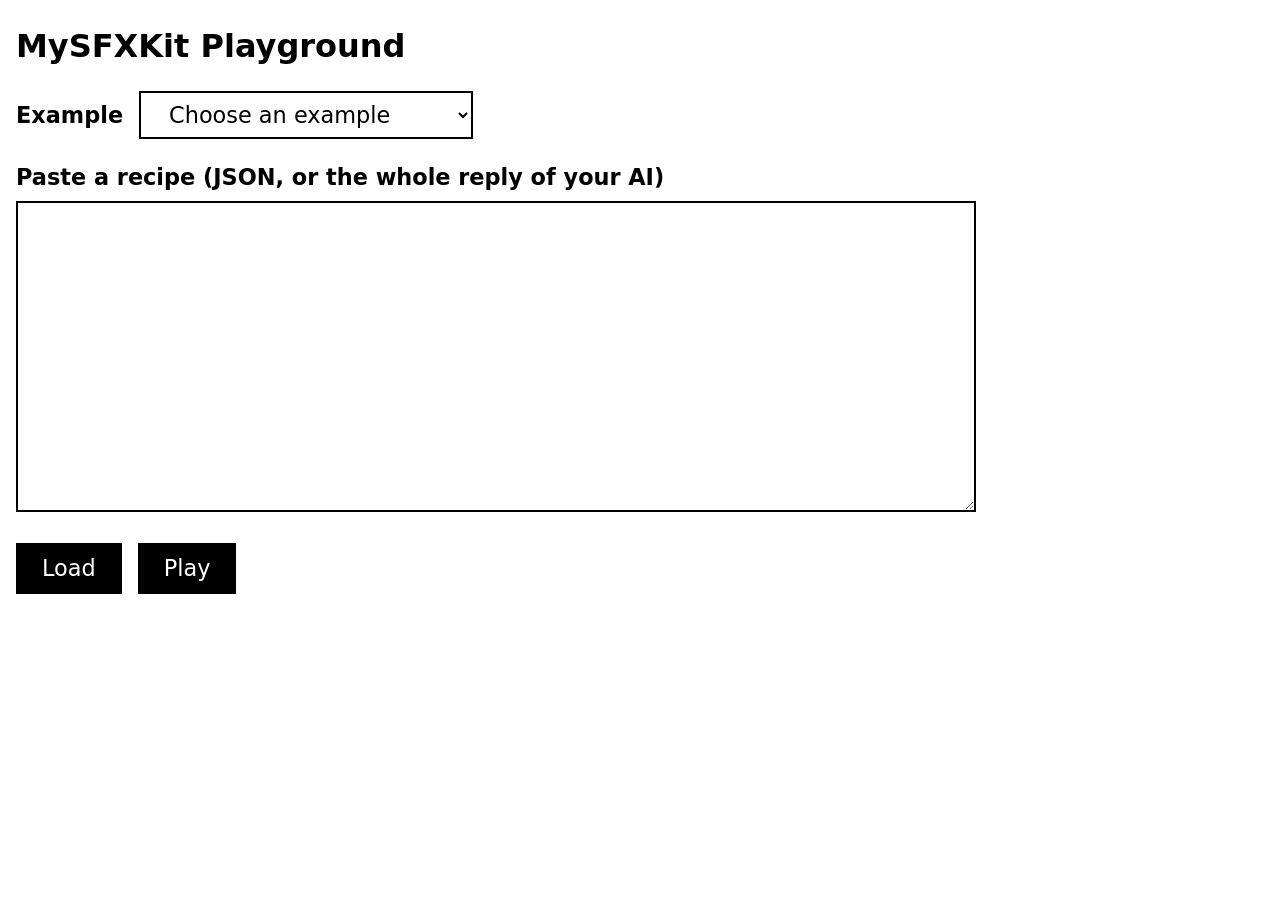
==== playground/index.html @ 7000b141 "playground v0: paste a recipe, validate, play through the web adapter, sliders playground/ is the st" ====
<!doctype html>
<html lang="en">
<head>
  <meta charset="utf-8">
  <meta name="viewport" content="width=device-width, initial-scale=1">
  <title>MySFXKit Playground</title>
  <link rel="stylesheet" href="style.css">
</head>
<body>
  <h1>MySFXKit Playground</h1>
  <p class="row">
    <label for="examples">Example</label>
    <select id="examples"><option value="">Choose an example</option></select>
  </p>
  <label for="recipe">Paste a recipe (JSON, or the whole reply of your AI)</label>
  <textarea id="recipe" rows="14" spellcheck="false" autocomplete="off"></textarea>
  <p class="row">
    <button id="load" type="button">Load</button>
    <button id="play" type="button">Play</button>
  </p>
  <p id="status" role="status" aria-live="polite"></p>
  <ul id="errors" aria-live="polite"></ul>
  <div id="inputs"></div>
  <script type="module" src="main.js"></script>
</body>
</html>
---- playground/style.css ----
/* Readable on a projector: large type and controls, black on white. */
body { font: 1.4rem/1.4 system-ui, sans-serif; margin: 1.5rem 16px; max-width: 60rem; background: #fff; color: #000; }
h1 { font-size: 2rem; margin: 0 0 1rem; }
label { display: block; font-weight: 600; margin: 0.5rem 0; }
.row { display: flex; flex-wrap: wrap; gap: 1rem; align-items: center; }
.row label { margin: 0; }
textarea { box-sizing: border-box; width: 100%; font: 1rem/1.3 ui-monospace, Menlo, monospace; padding: 0.5rem; border: 2px solid #000; }
button, select { font: inherit; padding: 0.5rem 1.5rem; border: 2px solid #000; background: #fff; color: #000; }
button { background: #000; color: #fff; cursor: pointer; }
button:disabled { opacity: 0.5; cursor: wait; }
button:focus-visible, select:focus-visible, textarea:focus-visible, input:focus-visible { outline: 4px solid #0050c8; outline-offset: 2px; }
#status { min-height: 1.4em; font-weight: 600; }
#errors { color: #b00020; font-family: ui-monospace, Menlo, monospace; font-size: 1.1rem; }
.input { display: grid; grid-template-columns: minmax(6rem, auto) 1fr 5rem; gap: 1rem; align-items: center; margin: 1rem 0; }
.input input { width: 100%; height: 2.5rem; }
.input output { font-variant-numeric: tabular-nums; text-align: right; }
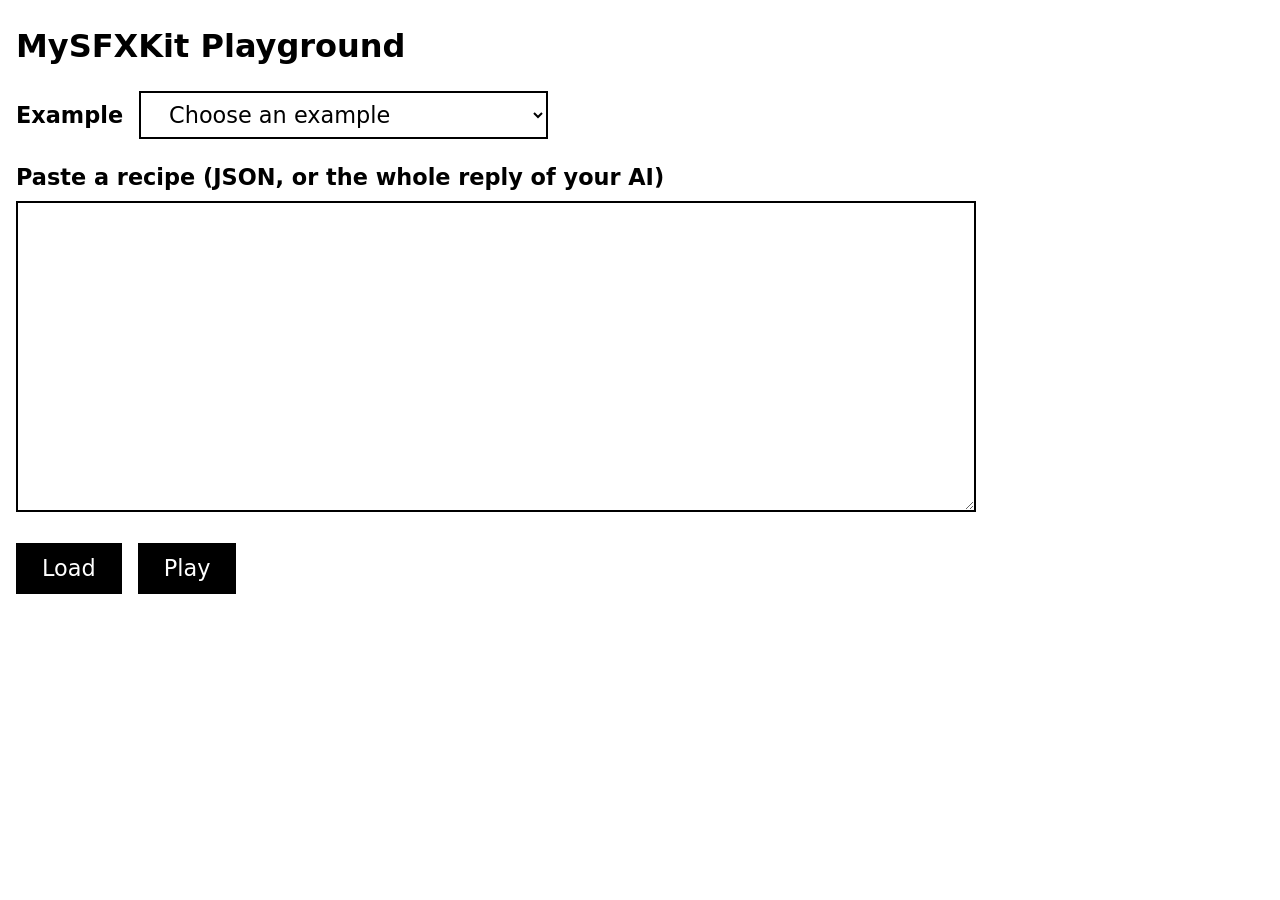
==== commit 99974cb0: "playground: the six new Leeway examples, event buttons per trigger node, examples test" ====
--- a/playground/index.html
+++ b/playground/index.html
@@ -21,6 +21,7 @@
   <p id="status" role="status" aria-live="polite"></p>
   <ul id="errors" aria-live="polite"></ul>
   <div id="inputs"></div>
+  <div id="events"></div>
   <script type="module" src="main.js"></script>
 </body>
 </html>
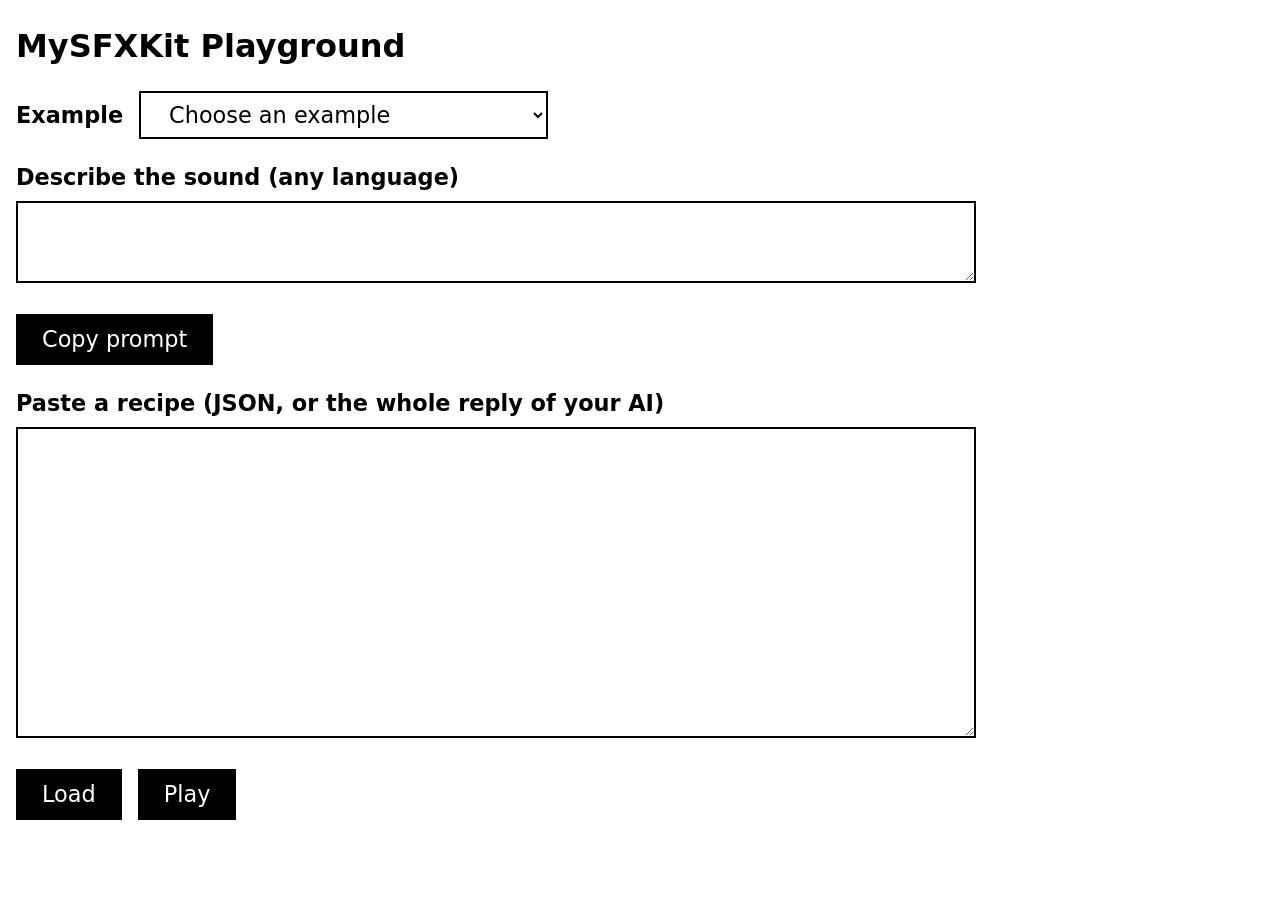
==== commit 5b60a99f: "playground: copy-prompt flow (SFX-7 part): description box, Copy prompt button, buildPrompt with for" ====
--- a/playground/index.html
+++ b/playground/index.html
@@ -12,6 +12,15 @@
     <label for="examples">Example</label>
     <select id="examples"><option value="">Choose an example</option></select>
   </p>
+  <label for="request">Describe the sound (any language)</label>
+  <textarea id="request" rows="3" autocomplete="off"></textarea>
+  <p class="row">
+    <button id="copy-prompt" type="button">Copy prompt</button>
+  </p>
+  <div id="prompt-box" hidden>
+    <label for="prompt">The prompt: select it, copy it and paste it into your AI</label>
+    <textarea id="prompt" rows="8" readonly spellcheck="false"></textarea>
+  </div>
   <label for="recipe">Paste a recipe (JSON, or the whole reply of your AI)</label>
   <textarea id="recipe" rows="14" spellcheck="false" autocomplete="off"></textarea>
   <p class="row">
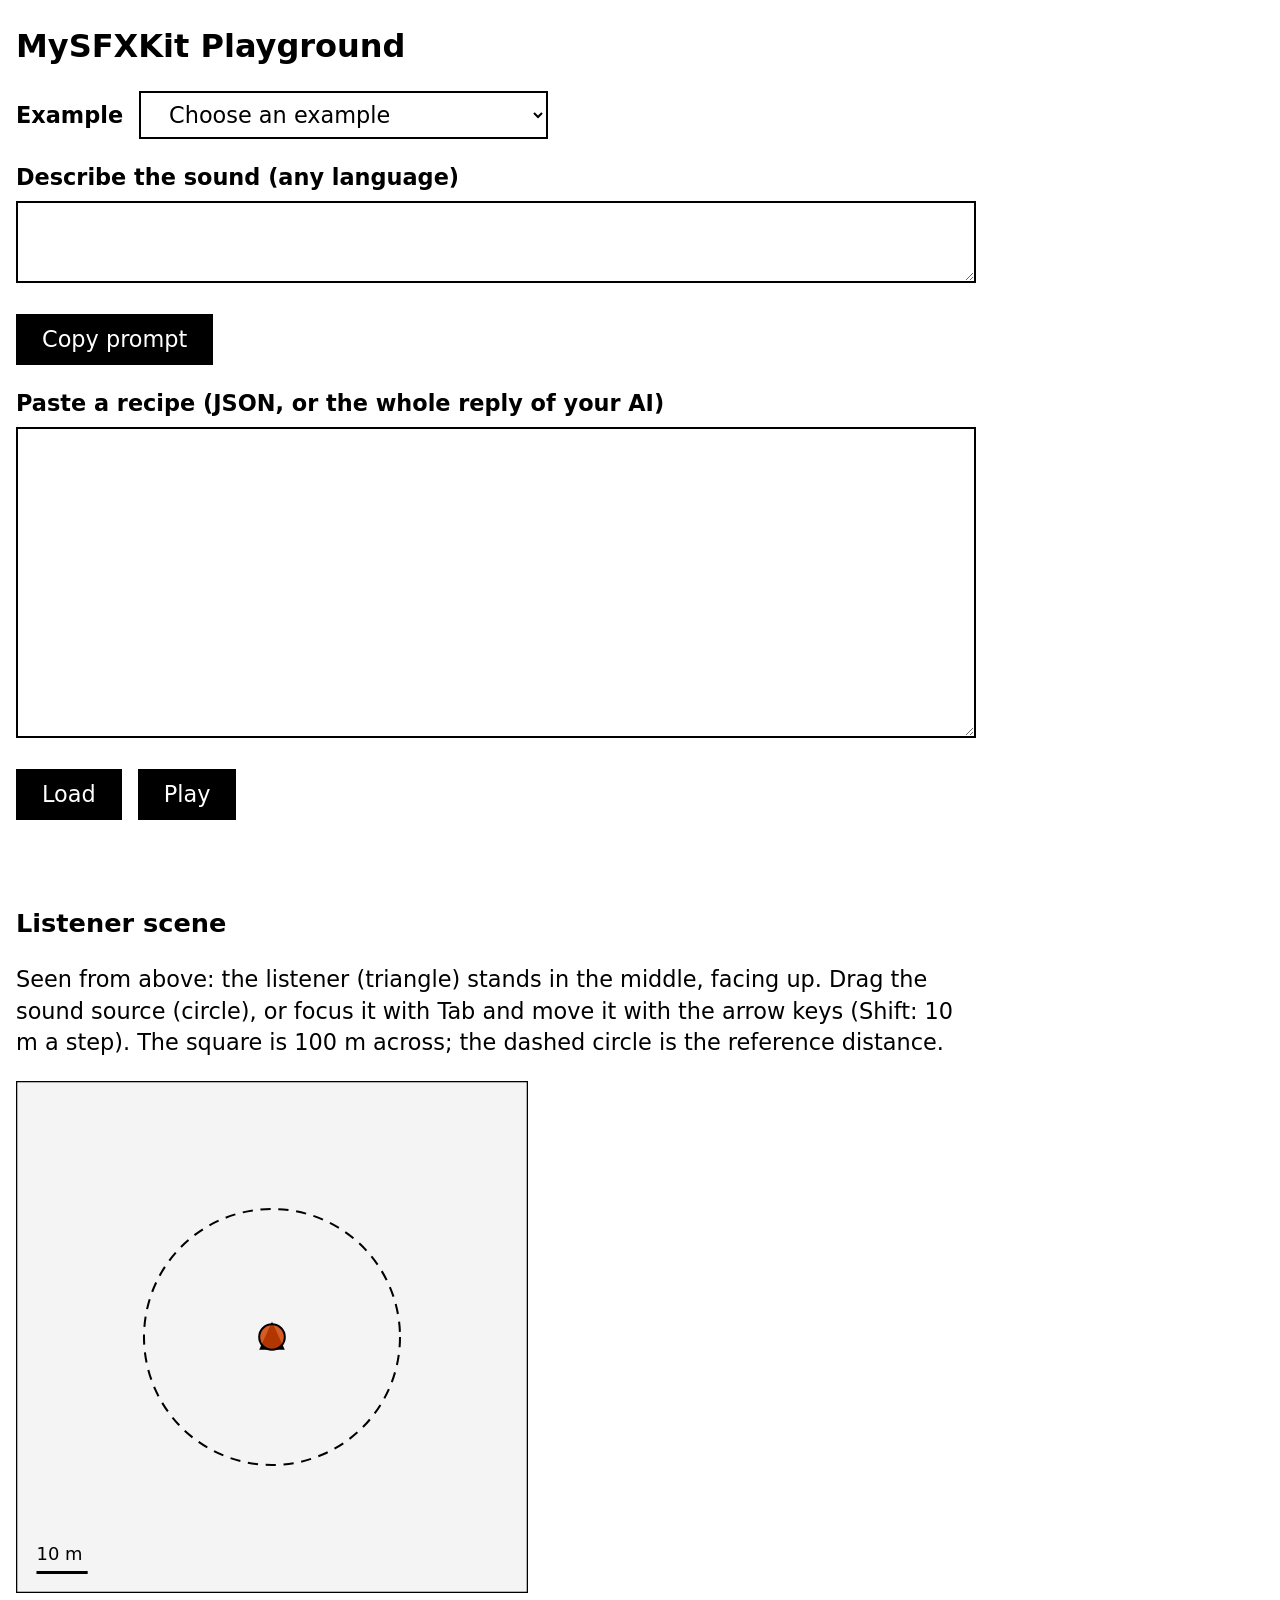
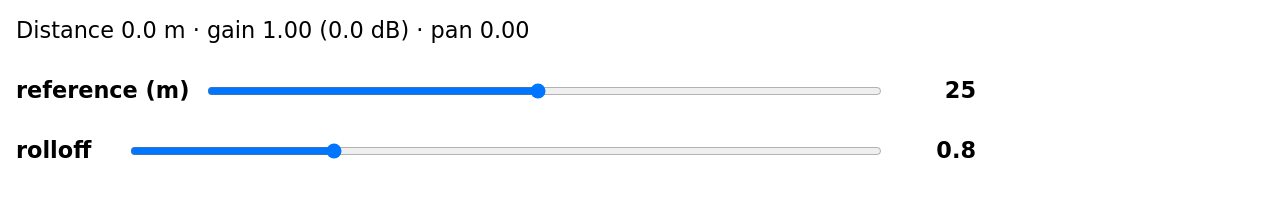
==== commit 6a5382ba: "playground: 2D listener scene (SFX-6 part): PannerNode with Leeway's distance formula, draggable and" ====
--- a/playground/index.html
+++ b/playground/index.html
@@ -31,6 +31,21 @@
   <ul id="errors" aria-live="polite"></ul>
   <div id="inputs"></div>
   <div id="events"></div>
+  <section aria-labelledby="scene-title">
+    <h2 id="scene-title">Listener scene</h2>
+    <p id="scene-help">Seen from above: the listener (triangle) stands in the middle, facing up. Drag the sound source (circle), or focus it with Tab and move it with the arrow keys (Shift: 10 m a step). The square is 100 m across; the dashed circle is the reference distance.</p>
+    <svg id="scene" viewBox="-50 -50 100 100" aria-labelledby="scene-title">
+      <rect class="ground" x="-50" y="-50" width="100" height="100"/>
+      <circle id="reference-ring" r="25"/>
+      <line class="scale" x1="-46" y1="46" x2="-36" y2="46"/>
+      <text class="scale" x="-46" y="43.5">10 m</text>
+      <polygon id="listener" points="0,-3 2.5,2.5 -2.5,2.5"/>
+      <circle id="source" r="2.5" tabindex="0" role="button" aria-roledescription="movable sound source" aria-label="Sound source" aria-describedby="scene-help scene-readout"/>
+    </svg>
+    <p><output id="scene-readout" aria-live="polite"></output></p>
+    <label class="input"><span>reference (m)</span><input id="reference" type="range" min="1" max="50" step="1" value="25"><output id="reference-value">25</output></label>
+    <label class="input"><span>rolloff</span><input id="rolloff" type="range" min="0" max="3" step="0.1" value="0.8"><output id="rolloff-value">0.8</output></label>
+  </section>
   <script type="module" src="main.js"></script>
 </body>
 </html>
--- a/playground/style.css
+++ b/playground/style.css
@@ -14,3 +14,14 @@
 .input { display: grid; grid-template-columns: minmax(6rem, auto) 1fr 5rem; gap: 1rem; align-items: center; margin: 1rem 0; }
 .input input { width: 100%; height: 2.5rem; }
 .input output { font-variant-numeric: tabular-nums; text-align: right; }
+h2 { font-size: 1.6rem; margin: 2rem 0 0.5rem; }
+/* The listener scene; its SVG units are metres (viewBox -50..50). */
+#scene { display: block; width: 100%; max-width: 32rem; aspect-ratio: 1; touch-action: none; cursor: crosshair; }
+#scene .ground { fill: #f4f4f4; stroke: #000; stroke-width: 0.5; }
+#reference-ring { fill: none; stroke: #000; stroke-width: 0.4; stroke-dasharray: 2 1.5; }
+#scene line.scale { stroke: #000; stroke-width: 0.6; }
+#scene text.scale { font-size: 3.5px; fill: #000; }
+#listener { fill: #000; }
+#source { fill: #d04000; fill-opacity: 0.85; stroke: #000; stroke-width: 0.4; cursor: grab; outline: none; }
+#source:focus-visible { stroke: #0050c8; stroke-width: 1.2; }
+#scene-readout { font-variant-numeric: tabular-nums; }
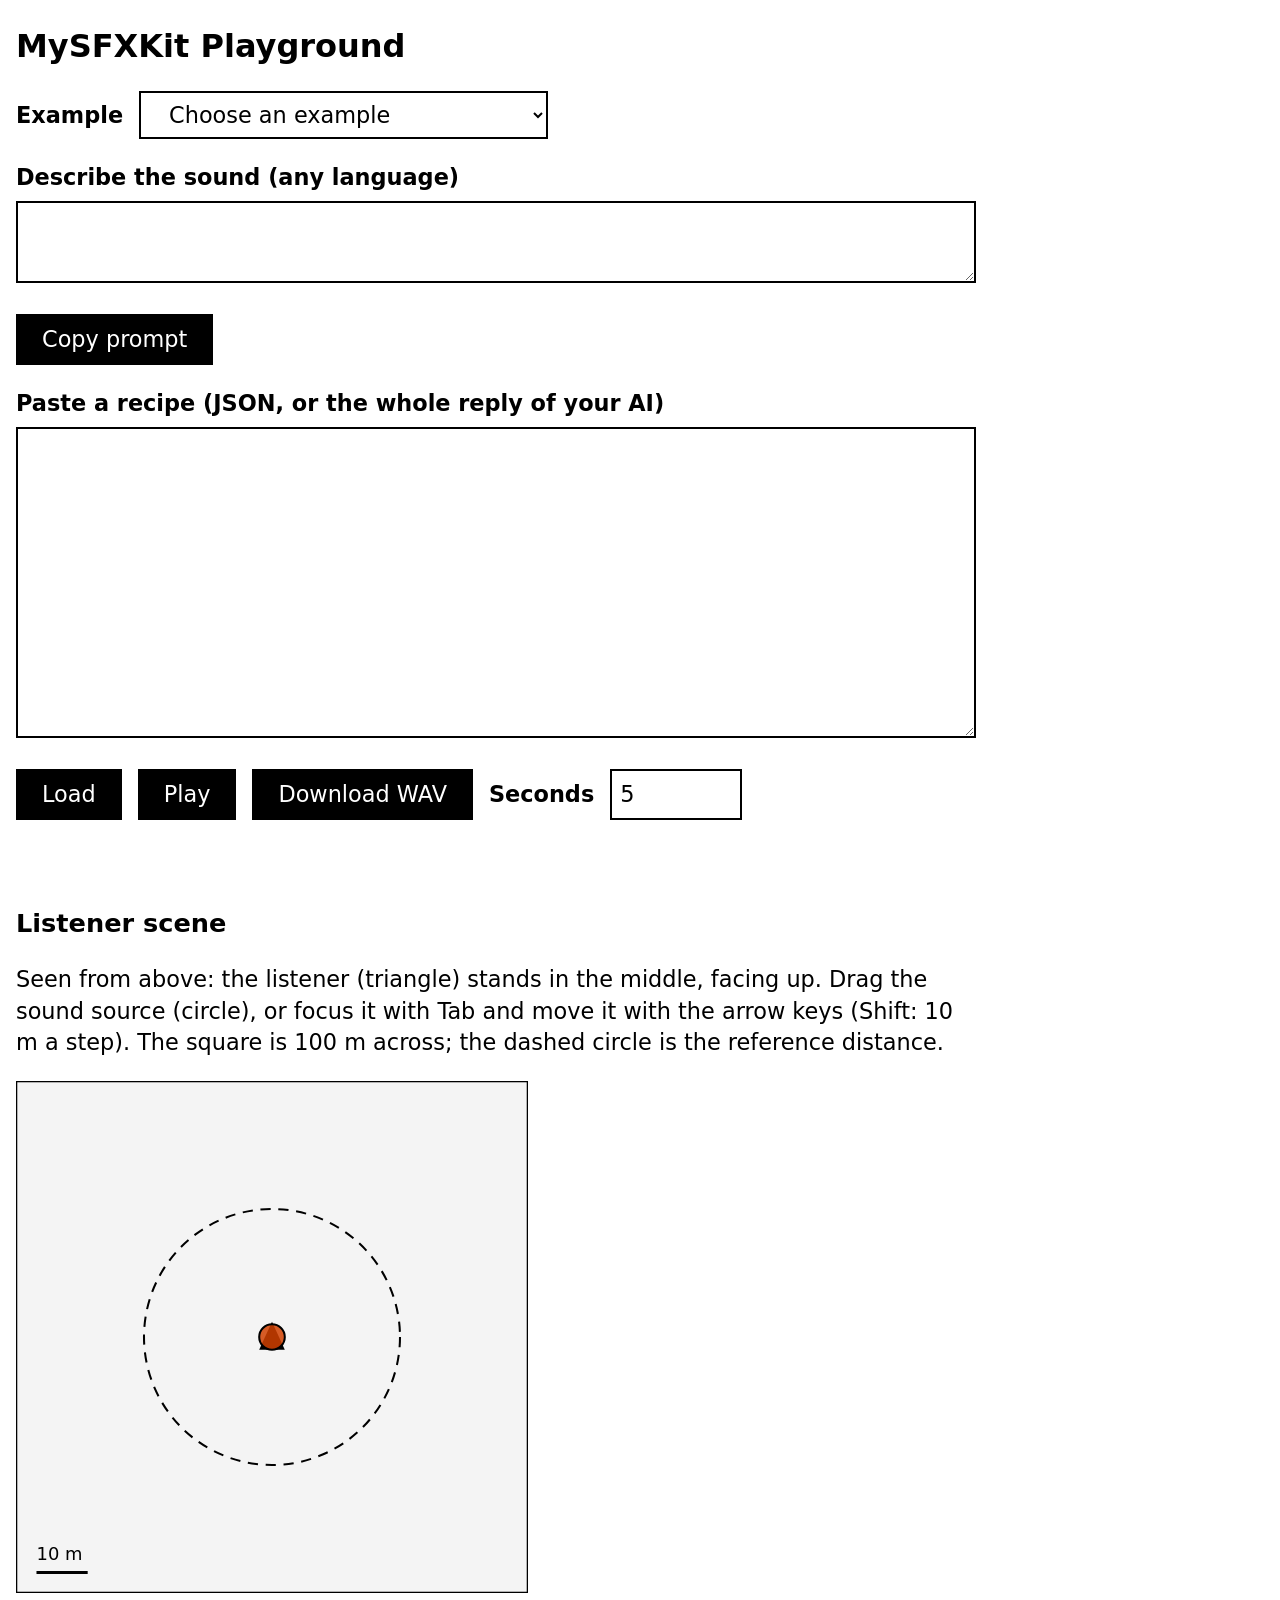
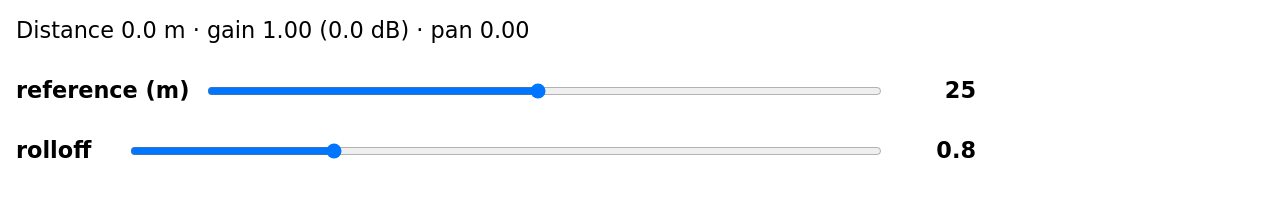
==== commit 973be921: "playground: WAV export and the four classic examples (SFX-6 part) Mono 16-bit PCM through renderOffl" ====
--- a/playground/index.html
+++ b/playground/index.html
@@ -26,6 +26,9 @@
   <p class="row">
     <button id="load" type="button">Load</button>
     <button id="play" type="button">Play</button>
+    <button id="download-wav" type="button">Download WAV</button>
+    <label for="wav-seconds">Seconds</label>
+    <input id="wav-seconds" type="number" min="0.5" max="30" step="0.5" value="5">
   </p>
   <p id="status" role="status" aria-live="polite"></p>
   <ul id="errors" aria-live="polite"></ul>
--- a/playground/style.css
+++ b/playground/style.css
@@ -5,7 +5,7 @@
 .row { display: flex; flex-wrap: wrap; gap: 1rem; align-items: center; }
 .row label { margin: 0; }
 textarea { box-sizing: border-box; width: 100%; font: 1rem/1.3 ui-monospace, Menlo, monospace; padding: 0.5rem; border: 2px solid #000; }
-button, select { font: inherit; padding: 0.5rem 1.5rem; border: 2px solid #000; background: #fff; color: #000; }
+button, select, #wav-seconds { font: inherit; padding: 0.5rem 1.5rem; border: 2px solid #000; background: #fff; color: #000; }
 button { background: #000; color: #fff; cursor: pointer; }
 button:disabled { opacity: 0.5; cursor: wait; }
 button:focus-visible, select:focus-visible, textarea:focus-visible, input:focus-visible { outline: 4px solid #0050c8; outline-offset: 2px; }
@@ -25,3 +25,4 @@
 #source { fill: #d04000; fill-opacity: 0.85; stroke: #000; stroke-width: 0.4; cursor: grab; outline: none; }
 #source:focus-visible { stroke: #0050c8; stroke-width: 1.2; }
 #scene-readout { font-variant-numeric: tabular-nums; }
+#wav-seconds { width: 5em; padding: 0.5rem; }
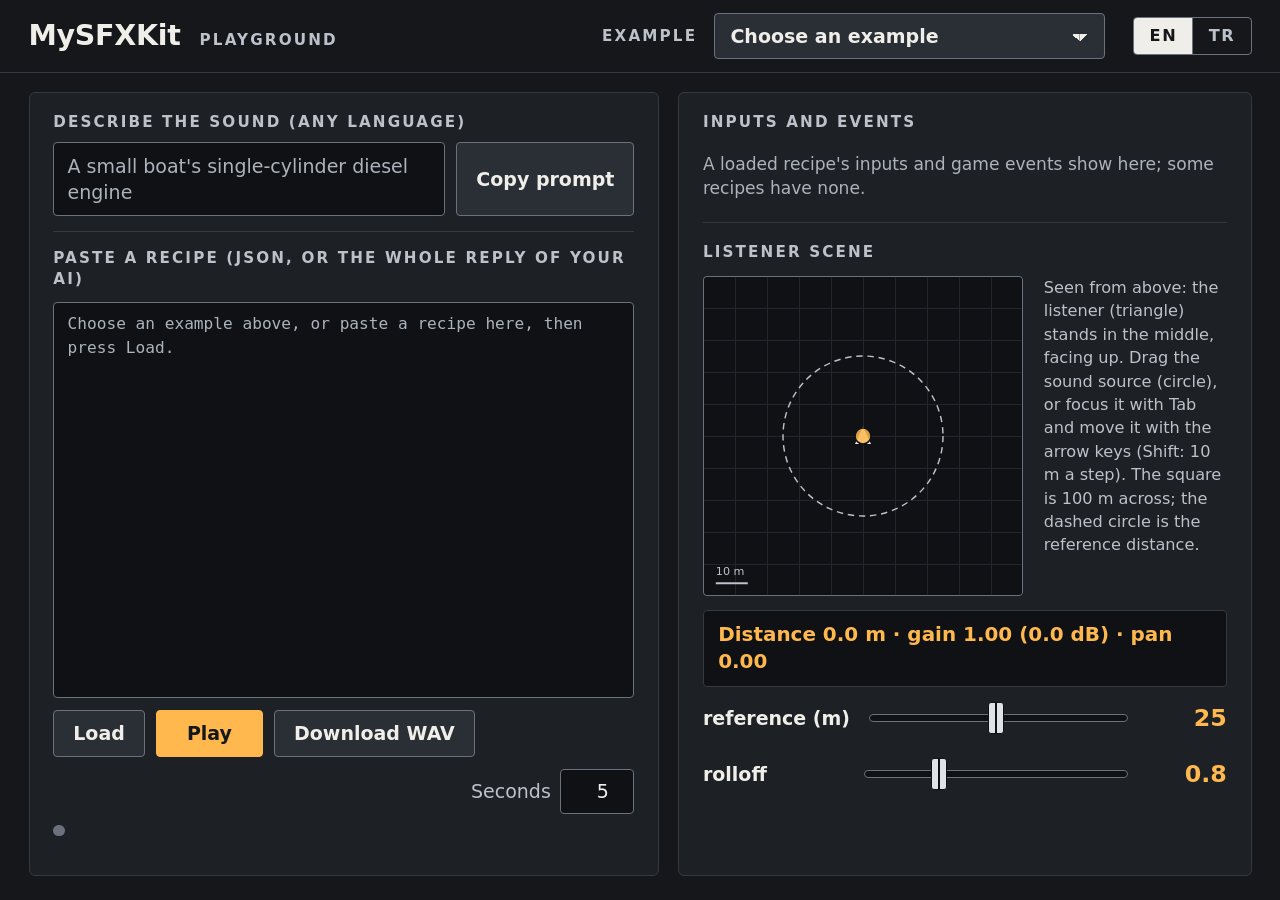
==== commit 4ef2b068: "playground: dark studio-desk redesign (two-column layout, mixer faders, static EN/TR switch); no beh" ====
--- a/playground/index.html
+++ b/playground/index.html
@@ -3,52 +3,79 @@
 <head>
   <meta charset="utf-8">
   <meta name="viewport" content="width=device-width, initial-scale=1">
+  <meta name="color-scheme" content="dark">
   <title>MySFXKit Playground</title>
   <link rel="stylesheet" href="style.css">
 </head>
 <body>
-  <h1>MySFXKit Playground</h1>
-  <p class="row">
-    <label for="examples">Example</label>
-    <select id="examples"><option value="">Choose an example</option></select>
-  </p>
-  <label for="request">Describe the sound (any language)</label>
-  <textarea id="request" rows="3" autocomplete="off"></textarea>
-  <p class="row">
-    <button id="copy-prompt" type="button">Copy prompt</button>
-  </p>
-  <div id="prompt-box" hidden>
-    <label for="prompt">The prompt: select it, copy it and paste it into your AI</label>
-    <textarea id="prompt" rows="8" readonly spellcheck="false"></textarea>
-  </div>
-  <label for="recipe">Paste a recipe (JSON, or the whole reply of your AI)</label>
-  <textarea id="recipe" rows="14" spellcheck="false" autocomplete="off"></textarea>
-  <p class="row">
-    <button id="load" type="button">Load</button>
-    <button id="play" type="button">Play</button>
-    <button id="download-wav" type="button">Download WAV</button>
-    <label for="wav-seconds">Seconds</label>
-    <input id="wav-seconds" type="number" min="0.5" max="30" step="0.5" value="5">
-  </p>
-  <p id="status" role="status" aria-live="polite"></p>
-  <ul id="errors" aria-live="polite"></ul>
-  <div id="inputs"></div>
-  <div id="events"></div>
-  <section aria-labelledby="scene-title">
-    <h2 id="scene-title">Listener scene</h2>
-    <p id="scene-help">Seen from above: the listener (triangle) stands in the middle, facing up. Drag the sound source (circle), or focus it with Tab and move it with the arrow keys (Shift: 10 m a step). The square is 100 m across; the dashed circle is the reference distance.</p>
-    <svg id="scene" viewBox="-50 -50 100 100" aria-labelledby="scene-title">
-      <rect class="ground" x="-50" y="-50" width="100" height="100"/>
-      <circle id="reference-ring" r="25"/>
-      <line class="scale" x1="-46" y1="46" x2="-36" y2="46"/>
-      <text class="scale" x="-46" y="43.5">10 m</text>
-      <polygon id="listener" points="0,-3 2.5,2.5 -2.5,2.5"/>
-      <circle id="source" r="2.5" tabindex="0" role="button" aria-roledescription="movable sound source" aria-label="Sound source" aria-describedby="scene-help scene-readout"/>
-    </svg>
-    <p><output id="scene-readout" aria-live="polite"></output></p>
-    <label class="input"><span>reference (m)</span><input id="reference" type="range" min="1" max="50" step="1" value="25"><output id="reference-value">25</output></label>
-    <label class="input"><span>rolloff</span><input id="rolloff" type="range" min="0" max="3" step="0.1" value="0.8"><output id="rolloff-value">0.8</output></label>
-  </section>
+  <header class="bar">
+    <h1>MySFXKit <span class="engrave">Playground</span></h1>
+    <div class="tools">
+      <p class="pick">
+        <label for="examples" class="engrave">Example</label>
+        <select id="examples"><option value="">Choose an example</option></select>
+      </p>
+      <div class="lang" role="group" aria-label="Language">
+        <button id="lang-en" type="button" aria-pressed="true">EN</button>
+        <button id="lang-tr" type="button" aria-pressed="false">TR</button>
+      </div>
+    </div>
+  </header>
+  <main class="desk">
+    <div class="panel compose">
+      <div class="ask">
+        <label for="request" class="engrave">Describe the sound (any language)</label>
+        <div class="ask-row">
+          <textarea id="request" rows="2" autocomplete="off" placeholder="A small boat's single-cylinder diesel engine"></textarea>
+          <button id="copy-prompt" type="button">Copy prompt</button>
+        </div>
+        <div id="prompt-box" hidden>
+          <label for="prompt" class="engrave">The prompt: select it, copy it and paste it into your AI</label>
+          <textarea id="prompt" rows="4" readonly spellcheck="false"></textarea>
+        </div>
+      </div>
+      <label for="recipe" class="engrave">Paste a recipe (JSON, or the whole reply of your AI)</label>
+      <textarea id="recipe" rows="14" spellcheck="false" autocomplete="off" placeholder="Choose an example above, or paste a recipe here, then press Load."></textarea>
+      <p class="transport">
+        <button id="load" type="button">Load</button>
+        <button id="play" type="button">Play</button>
+        <button id="download-wav" type="button">Download WAV</button>
+        <span class="seconds">
+          <label for="wav-seconds">Seconds</label>
+          <input id="wav-seconds" type="number" min="0.5" max="30" step="0.5" value="5">
+        </span>
+      </p>
+      <div class="console">
+        <p id="status" role="status" aria-live="polite"></p>
+        <ul id="errors" aria-live="polite"></ul>
+      </div>
+    </div>
+    <div class="panel rack">
+      <section class="channels" aria-labelledby="channels-title">
+        <h2 id="channels-title" class="engrave">Inputs and events</h2>
+        <div id="inputs"></div>
+        <div id="events"></div>
+        <p class="empty-hint">A loaded recipe's inputs and game events show here; some recipes have none.</p>
+      </section>
+      <section class="stage" aria-labelledby="scene-title">
+        <h2 id="scene-title" class="engrave">Listener scene</h2>
+        <div class="stage-body">
+          <svg id="scene" viewBox="-50 -50 100 100" aria-labelledby="scene-title">
+            <rect class="ground" x="-50" y="-50" width="100" height="100"/>
+            <circle id="reference-ring" r="25"/>
+            <line class="scale" x1="-46" y1="46" x2="-36" y2="46"/>
+            <text class="scale" x="-46" y="43.5">10 m</text>
+            <polygon id="listener" points="0,-3 2.5,2.5 -2.5,2.5"/>
+            <circle id="source" r="2.5" tabindex="0" role="button" aria-roledescription="movable sound source" aria-label="Sound source" aria-describedby="scene-help scene-readout"/>
+          </svg>
+          <p id="scene-help">Seen from above: the listener (triangle) stands in the middle, facing up. Drag the sound source (circle), or focus it with Tab and move it with the arrow keys (Shift: 10 m a step). The square is 100 m across; the dashed circle is the reference distance.</p>
+        </div>
+        <p class="readout"><output id="scene-readout" aria-live="polite"></output></p>
+        <label class="input"><span>reference (m)</span><input id="reference" type="range" min="1" max="50" step="1" value="25"><output id="reference-value">25</output></label>
+        <label class="input"><span>rolloff</span><input id="rolloff" type="range" min="0" max="3" step="0.1" value="0.8"><output id="rolloff-value">0.8</output></label>
+      </section>
+    </div>
+  </main>
   <script type="module" src="main.js"></script>
 </body>
 </html>
--- a/playground/style.css
+++ b/playground/style.css
@@ -1,28 +1,299 @@
-/* Readable on a projector: large type and controls, black on white. */
-body { font: 1.4rem/1.4 system-ui, sans-serif; margin: 1.5rem 16px; max-width: 60rem; background: #fff; color: #000; }
-h1 { font-size: 2rem; margin: 0 0 1rem; }
-label { display: block; font-weight: 600; margin: 0.5rem 0; }
-.row { display: flex; flex-wrap: wrap; gap: 1rem; align-items: center; }
-.row label { margin: 0; }
-textarea { box-sizing: border-box; width: 100%; font: 1rem/1.3 ui-monospace, Menlo, monospace; padding: 0.5rem; border: 2px solid #000; }
-button, select, #wav-seconds { font: inherit; padding: 0.5rem 1.5rem; border: 2px solid #000; background: #fff; color: #000; }
-button { background: #000; color: #fff; cursor: pointer; }
-button:disabled { opacity: 0.5; cursor: wait; }
-button:focus-visible, select:focus-visible, textarea:focus-visible, input:focus-visible { outline: 4px solid #0050c8; outline-offset: 2px; }
-#status { min-height: 1.4em; font-weight: 600; }
-#errors { color: #b00020; font-family: ui-monospace, Menlo, monospace; font-size: 1.1rem; }
-.input { display: grid; grid-template-columns: minmax(6rem, auto) 1fr 5rem; gap: 1rem; align-items: center; margin: 1rem 0; }
-.input input { width: 100%; height: 2.5rem; }
-.input output { font-variant-numeric: tabular-nums; text-align: right; }
-h2 { font-size: 1.6rem; margin: 2rem 0 0.5rem; }
-/* The listener scene; its SVG units are metres (viewBox -50..50). */
-#scene { display: block; width: 100%; max-width: 32rem; aspect-ratio: 1; touch-action: none; cursor: crosshair; }
-#scene .ground { fill: #f4f4f4; stroke: #000; stroke-width: 0.5; }
-#reference-ring { fill: none; stroke: #000; stroke-width: 0.4; stroke-dasharray: 2 1.5; }
-#scene line.scale { stroke: #000; stroke-width: 0.6; }
-#scene text.scale { font-size: 3.5px; fill: #000; }
-#listener { fill: #000; }
-#source { fill: #d04000; fill-opacity: 0.85; stroke: #000; stroke-width: 0.4; cursor: grab; outline: none; }
-#source:focus-visible { stroke: #0050c8; stroke-width: 1.2; }
-#scene-readout { font-variant-numeric: tabular-nums; }
-#wav-seconds { width: 5em; padding: 0.5rem; }
+/*
+ * A dark studio desk, sized for a projector: large type, AAA text contrast, one amber accent
+ * (the Play button and the live numbers). Ratios are WCAG, measured against --panel.
+ */
+:root {
+  color-scheme: dark;
+  --bg: #15171a;
+  --panel: #1d2025;
+  --well: #0f1114;       /* inset surfaces: the text areas and the scene */
+  --raised: #2a2e35;     /* buttons and fields */
+  --line: #353a42;       /* panel edges and dividers */
+  --edge: #6b727e;       /* control edges: 3.4:1 */
+  --text: #f0eee9;       /* 14.1:1 */
+  --muted: #bcc1ca;      /* 9.0:1, labels and help */
+  --hint: #adb3bc;       /* 7.6:1, placeholders and the empty-state line */
+  --accent: #ffb84d;     /* 9.5:1 */
+  --on-accent: #15171a;  /* 10.5:1 on --accent */
+  --error: #ff9a8f;      /* 8.0:1 */
+  --focus: #8cc8ff;      /* 9.2:1 */
+  --grid: #22262c;       /* the scene's 10 m grid */
+  --mono: ui-monospace, Menlo, monospace;
+  font-size: 19px;
+}
+
+* { box-sizing: border-box; }
+[hidden] { display: none !important; }
+
+body {
+  margin: 0;
+  height: 100vh;
+  display: grid;
+  grid-template-rows: auto 1fr;
+  background: var(--bg);
+  color: var(--text);
+  font: 1rem/1.4 system-ui, sans-serif;
+}
+
+p, ul, h1, h2 { margin: 0; }
+
+/* Engraved panel labels: small, upper case, spaced, like the print on a hardware front panel. */
+.engrave {
+  display: block;
+  font-size: 0.8rem;
+  font-weight: 700;
+  letter-spacing: 0.14em;
+  text-transform: uppercase;
+  color: var(--muted);
+}
+
+/* The header bar */
+.bar {
+  display: flex;
+  flex-wrap: wrap;
+  align-items: center;
+  justify-content: space-between;
+  gap: 0.75rem 2rem;
+  padding: 0.7rem 1.5rem;
+  border-bottom: 1px solid var(--line);
+}
+h1 { display: flex; align-items: baseline; gap: 1rem; font-size: 1.5rem; font-weight: 750; letter-spacing: -0.01em; }
+h1 .engrave { display: inline; }
+.tools { display: flex; flex-wrap: wrap; align-items: center; gap: 0.75rem 1.5rem; }
+.pick { display: flex; align-items: center; gap: 0.9rem; }
+
+/* The language switch: a two-key segmented control; the pressed key is lit */
+.lang { display: flex; border: 1px solid var(--edge); border-radius: 4px; }
+.lang button {
+  border: 0;
+  border-radius: 0;
+  padding: 0.45rem 0.8rem;
+  background: transparent;
+  color: var(--muted);
+  font-size: 0.85rem;
+  font-weight: 700;
+  letter-spacing: 0.1em;
+}
+.lang button + button { border-left: 1px solid var(--edge); }
+.lang button:first-child { border-radius: 3px 0 0 3px; }
+.lang button:last-child { border-radius: 0 3px 3px 0; }
+.lang button:hover { color: var(--text); background: var(--raised); }
+.lang button[aria-pressed="true"] { background: var(--text); color: var(--bg); }
+
+/* The desk: the recipe on the left, the controls on the right */
+.desk {
+  display: grid;
+  grid-template-columns: minmax(0, 1.1fr) minmax(0, 1fr);
+  gap: 1rem;
+  padding: 1rem 1.5rem 1.25rem;
+  min-height: 0;
+}
+.panel {
+  background: var(--panel);
+  border: 1px solid var(--line);
+  border-radius: 6px;
+  padding: 1rem 1.25rem;
+  min-height: 0;
+  overflow: auto;
+  display: flex;
+  flex-direction: column;
+  gap: 0.6rem;
+}
+
+/* Fields */
+textarea, select, input[type=number] {
+  font: inherit;
+  color: var(--text);
+  background: var(--well);
+  border: 1px solid var(--edge);
+  border-radius: 4px;
+}
+textarea { width: 100%; padding: 0.5rem 0.7rem; resize: vertical; }
+textarea::placeholder { color: var(--hint); opacity: 1; }
+#recipe, #prompt { font: 0.85rem/1.45 var(--mono); }
+#recipe { flex: 1 1 auto; min-height: 9rem; resize: none; }
+select {
+  appearance: none;
+  -webkit-appearance: none;
+  min-width: 15rem;
+  padding: 0.45rem 2.6rem 0.45rem 0.8rem;
+  font-weight: 600;
+  background:
+    linear-gradient(45deg, transparent 50%, var(--text) 50%) calc(100% - 1.25rem) 55% / 0.4rem 0.4rem no-repeat,
+    linear-gradient(135deg, var(--text) 50%, transparent 50%) calc(100% - 0.85rem) 55% / 0.4rem 0.4rem no-repeat,
+    var(--raised);
+  cursor: pointer;
+}
+input[type=number] { width: 3.9em; padding: 0.45rem 0.5rem; font-variant-numeric: tabular-nums; text-align: right; }
+
+/* Buttons: raised keys; Play is the one lit key */
+button {
+  font: 600 1rem/1.2 system-ui, sans-serif;
+  color: var(--text);
+  background: var(--raised);
+  border: 1px solid var(--edge);
+  border-radius: 4px;
+  padding: 0.6rem 1rem;
+  cursor: pointer;
+}
+button:hover { border-color: var(--text); }
+button:active { background: var(--well); }
+#play { min-width: 5.6rem; font-weight: 750; background: var(--accent); border-color: var(--accent); color: var(--on-accent); }
+#play:hover { border-color: var(--text); }
+button:disabled, button:disabled:hover { opacity: 0.45; cursor: wait; border-color: var(--edge); }
+#play:disabled { border-color: var(--accent); }
+
+:focus-visible { outline: 3px solid var(--focus); outline-offset: 2px; }
+
+/* The left panel */
+.ask { display: flex; flex-direction: column; gap: 0.45rem; padding-bottom: 0.8rem; border-bottom: 1px solid var(--line); }
+.ask-row { display: grid; grid-template-columns: minmax(0, 1fr) auto; gap: 0.6rem; align-items: stretch; }
+#request { resize: none; }
+#prompt-box { display: flex; flex-direction: column; gap: 0.45rem; margin-top: 0.3rem; }
+.compose > label { margin-top: 0.2rem; }
+.transport { display: flex; flex-wrap: wrap; align-items: center; gap: 0.6rem; }
+.seconds { display: flex; align-items: center; gap: 0.5rem; margin-left: auto; color: var(--muted); }
+
+/* The status line, with a state dot: dim while idle, amber with a message, red with errors */
+.console { min-height: 1.6rem; }
+#status { display: flex; gap: 0.6rem; align-items: baseline; font-weight: 600; min-height: 1.4em; }
+#status::before {
+  content: "";
+  flex: none;
+  width: 0.6rem;
+  height: 0.6rem;
+  border-radius: 50%;
+  background: var(--edge);
+  transform: translateY(-0.05rem);
+}
+#status:not(:empty)::before { background: var(--accent); }
+.console:has(#errors li) #status::before { background: var(--error); }
+#errors {
+  list-style: none;
+  padding: 0;
+  max-height: 7.5rem;
+  overflow: auto;
+  color: var(--error);
+  font: 0.8rem/1.45 var(--mono);
+}
+#errors li { padding: 0.15rem 0 0.15rem 0.7rem; border-left: 2px solid var(--error); margin-top: 0.3rem; }
+
+/* The right panel */
+.rack { gap: 1.1rem; }
+.channels, .stage { display: flex; flex-direction: column; gap: 0.35rem; }
+.stage { padding-top: 1rem; border-top: 1px solid var(--line); }
+.empty-hint { color: var(--hint); font-size: 0.9rem; }
+.channels:has(#inputs > *) .empty-hint, .channels:has(#events > *) .empty-hint { display: none; }
+
+/* A channel: name, fader, value. The recipe's inputs and events are built this way by main.js. */
+.input {
+  display: grid;
+  grid-template-columns: minmax(7.5rem, max-content) minmax(0, 1fr) minmax(4.2rem, max-content);
+  gap: 1rem;
+  align-items: center;
+  min-height: 2.6rem;
+}
+.input > span { font-weight: 650; overflow-wrap: anywhere; }
+.input > button { padding: 0.4rem 0.9rem; }
+.input output, .readout {
+  color: var(--accent);
+  font-weight: 700;
+  font-variant-numeric: tabular-nums;
+}
+.input output { font-size: 1.25rem; text-align: right; }
+
+/* Range inputs as mixer faders: a dark slot and a light cap with a centre line */
+input[type=range] {
+  -webkit-appearance: none;
+  appearance: none;
+  width: 100%;
+  height: 2.4rem;
+  margin: 0;
+  background: transparent;
+  cursor: pointer;
+}
+input[type=range]::-webkit-slider-runnable-track {
+  height: 8px;
+  background: var(--well);
+  border: 1px solid var(--edge);
+  border-radius: 4px;
+}
+input[type=range]::-webkit-slider-thumb {
+  -webkit-appearance: none;
+  width: 16px;
+  height: 32px;
+  margin-top: -13px;
+  border: 1px solid var(--well);
+  border-radius: 3px;
+  background: linear-gradient(to right, transparent 6px, var(--well) 6px 8px, transparent 8px), #dfe2e7;
+}
+input[type=range]::-moz-range-track {
+  height: 8px;
+  background: var(--well);
+  border: 1px solid var(--edge);
+  border-radius: 4px;
+}
+input[type=range]::-moz-range-thumb {
+  width: 16px;
+  height: 32px;
+  border: 1px solid var(--well);
+  border-radius: 3px;
+  background: linear-gradient(to right, transparent 6px, var(--well) 6px 8px, transparent 8px), #dfe2e7;
+}
+input[type=range]:hover::-webkit-slider-thumb { background-color: #fff; }
+
+/* The listener scene; its SVG units are metres (viewBox -50..50), so the 10% grid is 10 m. */
+.stage-body { display: grid; grid-template-columns: auto minmax(0, 1fr); gap: 1.1rem; align-items: start; margin: 0.3rem 0 0.4rem; }
+#scene {
+  display: block;
+  width: min(25vw, 37vh, 22rem);
+  min-width: 13rem;
+  aspect-ratio: 1;
+  touch-action: none;
+  cursor: crosshair;
+  box-shadow: inset 0 0 0 1px var(--edge);  /* not a border: pointerToScene maps the whole box to 100 m */
+  border-radius: 4px;
+  background:
+    linear-gradient(to right, var(--grid) 1px, transparent 1px) 0 0 / 10% 10%,
+    linear-gradient(to bottom, var(--grid) 1px, transparent 1px) 0 0 / 10% 10%,
+    var(--well);
+}
+#scene .ground { fill: none; }
+#reference-ring { fill: none; stroke: var(--muted); stroke-width: 0.45; stroke-dasharray: 2 1.5; }
+#scene line.scale { stroke: var(--muted); stroke-width: 0.6; }
+#scene text.scale { font: 3.5px system-ui, sans-serif; fill: var(--muted); }
+#listener { fill: var(--text); }
+#source { fill: var(--accent); fill-opacity: 0.85; stroke: var(--well); stroke-width: 0.5; cursor: grab; outline: none; }
+#source:focus-visible { stroke: var(--focus); stroke-width: 1.5; }
+.readout {
+  font-size: 1.05rem;
+  line-height: 1.4;
+  min-height: calc(1.4em + 1rem);
+  padding: 0.5rem 0.75rem;
+  background: var(--well);
+  border: 1px solid var(--line);
+  border-radius: 4px;
+}
+#scene-help { color: var(--muted); font-size: 0.85rem; line-height: 1.45; }
+
+/* Narrow screens: one column, the page scrolls */
+@media (max-width: 900px) {
+  :root { font-size: 18px; }
+  body { display: block; height: auto; }
+  .bar { padding: 0.7rem 16px; }
+  .desk { grid-template-columns: minmax(0, 1fr); padding: 0.8rem 16px 1.25rem; }
+  .panel { overflow: visible; }
+  #recipe { min-height: 14rem; }
+  #scene { width: min(100%, 22rem); min-width: 0; }
+  .tools { width: 100%; }
+  .pick { flex: 1 1 16rem; }
+  select { flex: 1 1 auto; min-width: 0; }
+}
+@media (max-width: 600px) {
+  .stage-body { grid-template-columns: minmax(0, 1fr); }
+  .input { grid-template-columns: minmax(0, 1fr) 4rem; gap: 0.3rem 1rem; }
+  .input > :first-child { grid-column: 1 / -1; }
+  .seconds { margin-left: 0; }
+  .ask-row { grid-template-columns: minmax(0, 1fr); }
+  .ask-row button { justify-self: start; }
+}
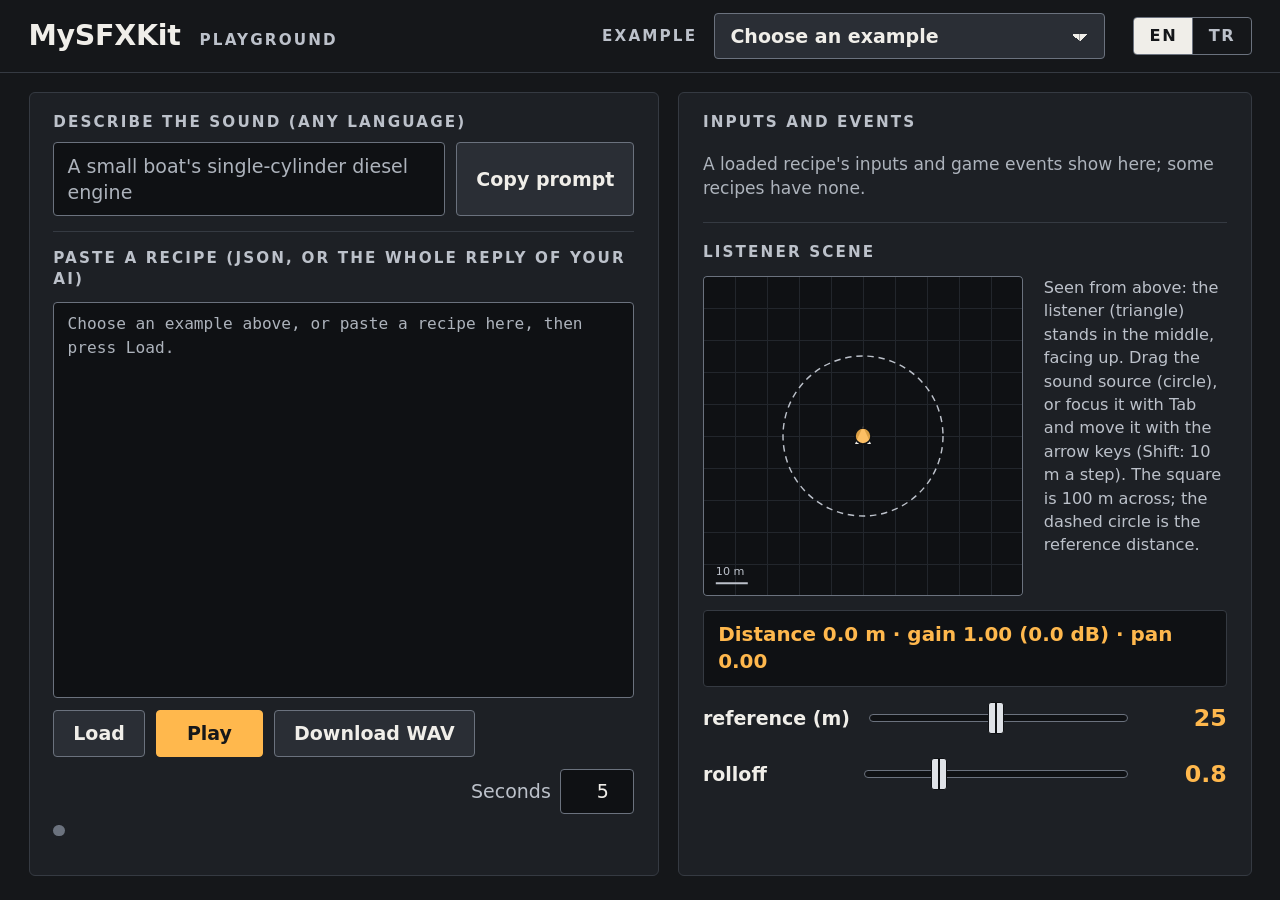
==== commit 9453166d: "playground: English/Turkish UI switch in the header (strings in i18n.js, choice kept in localStorage" ====
--- a/playground/index.html
+++ b/playground/index.html
@@ -12,10 +12,10 @@
     <h1>MySFXKit <span class="engrave">Playground</span></h1>
     <div class="tools">
       <p class="pick">
-        <label for="examples" class="engrave">Example</label>
-        <select id="examples"><option value="">Choose an example</option></select>
+        <label for="examples" class="engrave" data-i18n="example.label">Example</label>
+        <select id="examples"><option value="" data-i18n="example.choose">Choose an example</option></select>
       </p>
-      <div class="lang" role="group" aria-label="Language">
+      <div class="lang" role="group" aria-label="Language" data-i18n-aria-label="lang.group">
         <button id="lang-en" type="button" aria-pressed="true">EN</button>
         <button id="lang-tr" type="button" aria-pressed="false">TR</button>
       </div>
@@ -24,24 +24,24 @@
   <main class="desk">
     <div class="panel compose">
       <div class="ask">
-        <label for="request" class="engrave">Describe the sound (any language)</label>
+        <label for="request" class="engrave" data-i18n="ask.label">Describe the sound (any language)</label>
         <div class="ask-row">
-          <textarea id="request" rows="2" autocomplete="off" placeholder="A small boat's single-cylinder diesel engine"></textarea>
-          <button id="copy-prompt" type="button">Copy prompt</button>
+          <textarea id="request" rows="2" autocomplete="off" data-i18n-placeholder="ask.placeholder" placeholder="A small boat's single-cylinder diesel engine"></textarea>
+          <button id="copy-prompt" type="button" data-i18n="ask.copy">Copy prompt</button>
         </div>
         <div id="prompt-box" hidden>
-          <label for="prompt" class="engrave">The prompt: select it, copy it and paste it into your AI</label>
+          <label for="prompt" class="engrave" data-i18n="prompt.label">The prompt: select it, copy it and paste it into your AI</label>
           <textarea id="prompt" rows="4" readonly spellcheck="false"></textarea>
         </div>
       </div>
-      <label for="recipe" class="engrave">Paste a recipe (JSON, or the whole reply of your AI)</label>
-      <textarea id="recipe" rows="14" spellcheck="false" autocomplete="off" placeholder="Choose an example above, or paste a recipe here, then press Load."></textarea>
+      <label for="recipe" class="engrave" data-i18n="recipe.label">Paste a recipe (JSON, or the whole reply of your AI)</label>
+      <textarea id="recipe" rows="14" spellcheck="false" autocomplete="off" data-i18n-placeholder="recipe.placeholder" placeholder="Choose an example above, or paste a recipe here, then press Load."></textarea>
       <p class="transport">
-        <button id="load" type="button">Load</button>
+        <button id="load" type="button" data-i18n="transport.load">Load</button>
         <button id="play" type="button">Play</button>
-        <button id="download-wav" type="button">Download WAV</button>
+        <button id="download-wav" type="button" data-i18n="transport.wav">Download WAV</button>
         <span class="seconds">
-          <label for="wav-seconds">Seconds</label>
+          <label for="wav-seconds" data-i18n="transport.seconds">Seconds</label>
           <input id="wav-seconds" type="number" min="0.5" max="30" step="0.5" value="5">
         </span>
       </p>
@@ -52,13 +52,13 @@
     </div>
     <div class="panel rack">
       <section class="channels" aria-labelledby="channels-title">
-        <h2 id="channels-title" class="engrave">Inputs and events</h2>
+        <h2 id="channels-title" class="engrave" data-i18n="channels.title">Inputs and events</h2>
         <div id="inputs"></div>
         <div id="events"></div>
-        <p class="empty-hint">A loaded recipe's inputs and game events show here; some recipes have none.</p>
+        <p class="empty-hint" data-i18n="channels.empty">A loaded recipe's inputs and game events show here; some recipes have none.</p>
       </section>
       <section class="stage" aria-labelledby="scene-title">
-        <h2 id="scene-title" class="engrave">Listener scene</h2>
+        <h2 id="scene-title" class="engrave" data-i18n="scene.title">Listener scene</h2>
         <div class="stage-body">
           <svg id="scene" viewBox="-50 -50 100 100" aria-labelledby="scene-title">
             <rect class="ground" x="-50" y="-50" width="100" height="100"/>
@@ -66,13 +66,13 @@
             <line class="scale" x1="-46" y1="46" x2="-36" y2="46"/>
             <text class="scale" x="-46" y="43.5">10 m</text>
             <polygon id="listener" points="0,-3 2.5,2.5 -2.5,2.5"/>
-            <circle id="source" r="2.5" tabindex="0" role="button" aria-roledescription="movable sound source" aria-label="Sound source" aria-describedby="scene-help scene-readout"/>
+            <circle id="source" r="2.5" tabindex="0" role="button" aria-roledescription="movable sound source" data-i18n-aria-roledescription="scene.sourceRole" aria-label="Sound source" data-i18n-aria-label="scene.source" aria-describedby="scene-help scene-readout"/>
           </svg>
-          <p id="scene-help">Seen from above: the listener (triangle) stands in the middle, facing up. Drag the sound source (circle), or focus it with Tab and move it with the arrow keys (Shift: 10 m a step). The square is 100 m across; the dashed circle is the reference distance.</p>
+          <p id="scene-help" data-i18n="scene.help">Seen from above: the listener (triangle) stands in the middle, facing up. Drag the sound source (circle), or focus it with Tab and move it with the arrow keys (Shift: 10 m a step). The square is 100 m across; the dashed circle is the reference distance.</p>
         </div>
         <p class="readout"><output id="scene-readout" aria-live="polite"></output></p>
-        <label class="input"><span>reference (m)</span><input id="reference" type="range" min="1" max="50" step="1" value="25"><output id="reference-value">25</output></label>
-        <label class="input"><span>rolloff</span><input id="rolloff" type="range" min="0" max="3" step="0.1" value="0.8"><output id="rolloff-value">0.8</output></label>
+        <label class="input"><span data-i18n="scene.reference">reference (m)</span><input id="reference" type="range" min="1" max="50" step="1" value="25"><output id="reference-value">25</output></label>
+        <label class="input"><span data-i18n="scene.rolloff">rolloff</span><input id="rolloff" type="range" min="0" max="3" step="0.1" value="0.8"><output id="rolloff-value">0.8</output></label>
       </section>
     </div>
   </main>
